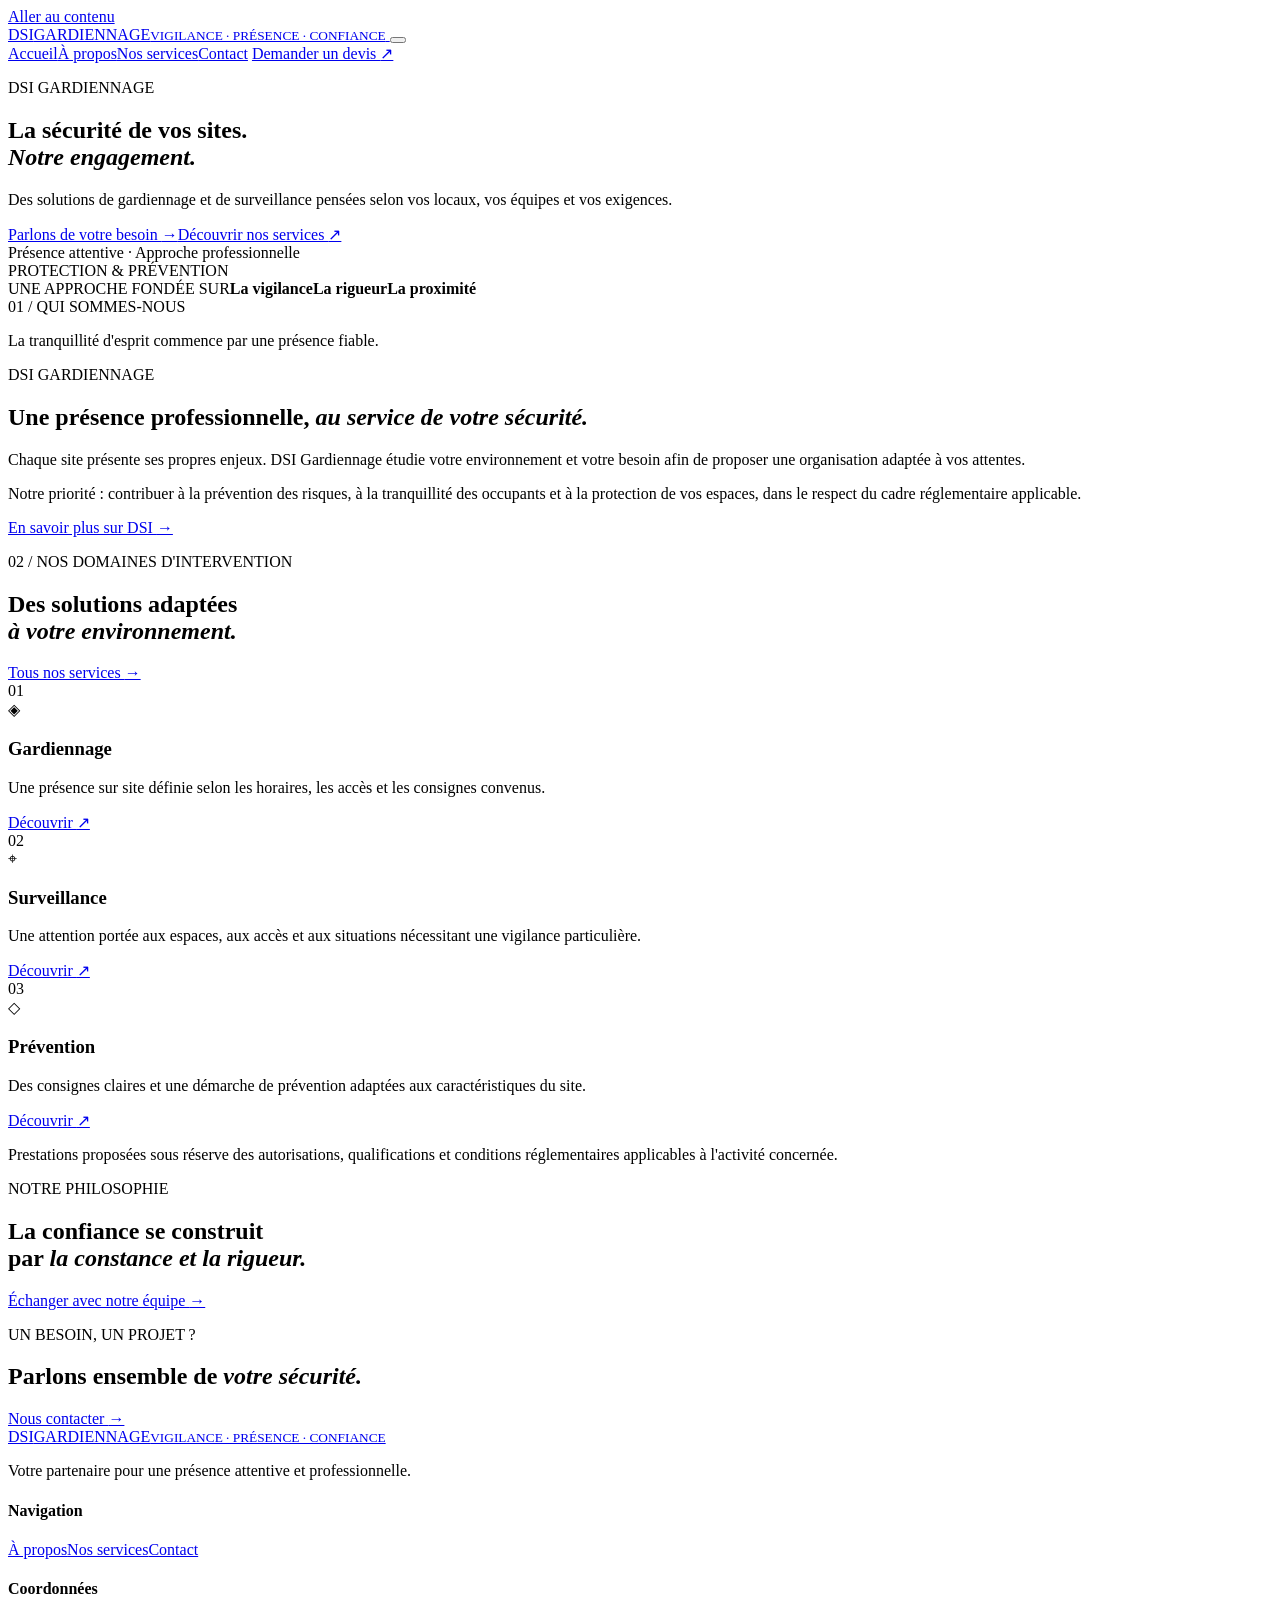
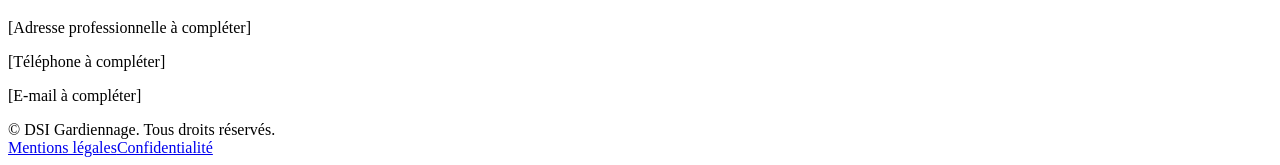
==== index.html @ 6e57df00 "Add files via upload" ====
<!doctype html>
<html lang="fr">
<head>
  <meta charset="utf-8">
  <meta name="viewport" content="width=device-width, initial-scale=1">
  <meta name="description" content="DSI Gardiennage : solutions de gardiennage et de surveillance pour les professionnels. Contactez-nous pour étudier votre besoin.">
  <meta name="theme-color" content="#101c2b">
  <title>DSI Gardiennage | Votre partenaire sécurité</title>
  <link rel="stylesheet" href="assets/css/style.css">
  <script src="assets/js/main.js" defer></script>
</head>
<body>
  <a class="skip-link" href="#contenu">Aller au contenu</a>
  <header class="site-header">
    <div class="container header-inner">
      <a class="brand" href="index.html" aria-label="DSI Gardiennage, accueil">
        <span class="brand-mark">DSI</span><span class="brand-name">GARDIENNAGE<small>VIGILANCE · PRÉSENCE · CONFIANCE</small></span>
      </a>
      <button class="menu-toggle" aria-expanded="false" aria-controls="main-nav" aria-label="Ouvrir le menu"><span></span><span></span><span></span></button>
      <nav id="main-nav" class="main-nav" aria-label="Navigation principale">
        <a class="active" href="index.html">Accueil</a><a href="a-propos.html">À propos</a><a href="services.html">Nos services</a><a href="contact.html">Contact</a>
        <a class="nav-cta" href="contact.html">Demander un devis <span>↗</span></a>
      </nav>
    </div>
  </header>

  <main id="contenu">
    <section class="hero">
      <div class="hero-shade"></div>
      <div class="container hero-content">
        <p class="eyebrow"><span></span> DSI GARDIENNAGE</p>
        <h1>La sécurité de vos sites.<br><em>Notre engagement.</em></h1>
        <p class="hero-lead">Des solutions de gardiennage et de surveillance pensées selon vos locaux, vos équipes et vos exigences.</p>
        <div class="hero-actions"><a class="button button-gold" href="contact.html">Parlons de votre besoin <span>→</span></a><a class="text-link light" href="services.html">Découvrir nos services <span>↗</span></a></div>
        <div class="hero-note"><span class="note-line"></span><span>Présence attentive · Approche professionnelle</span></div>
      </div>
      <div class="hero-side-label">PROTECTION &amp; PRÉVENTION</div>
    </section>

    <section class="trust-strip">
      <div class="container trust-inner"><span>UNE APPROCHE FONDÉE SUR</span><strong>La vigilance</strong><i></i><strong>La rigueur</strong><i></i><strong>La proximité</strong></div>
    </section>

    <section class="section intro-section">
      <div class="container two-col">
        <div class="section-kicker"><span>01 / QUI SOMMES-NOUS</span><div class="gold-rule"></div><p>La tranquillité d'esprit commence par une présence fiable.</p></div>
        <div class="intro-copy"><p class="eyebrow dark">DSI GARDIENNAGE</p><h2>Une présence professionnelle, <em>au service de votre sécurité.</em></h2><p>Chaque site présente ses propres enjeux. DSI Gardiennage étudie votre environnement et votre besoin afin de proposer une organisation adaptée à vos attentes.</p><p>Notre priorité : contribuer à la prévention des risques, à la tranquillité des occupants et à la protection de vos espaces, dans le respect du cadre réglementaire applicable.</p><a class="text-link" href="a-propos.html">En savoir plus sur DSI <span>→</span></a></div>
      </div>
    </section>

    <section class="section services-preview">
      <div class="container">
        <div class="section-heading"><div><p class="eyebrow dark">02 / NOS DOMAINES D'INTERVENTION</p><h2>Des solutions adaptées<br><em>à votre environnement.</em></h2></div><a class="text-link" href="services.html">Tous nos services <span>→</span></a></div>
        <div class="service-grid">
          <article class="service-card"><div class="service-number">01</div><div class="service-icon">◈</div><h3>Gardiennage</h3><p>Une présence sur site définie selon les horaires, les accès et les consignes convenus.</p><a href="services.html#gardiennage" aria-label="En savoir plus sur le gardiennage">Découvrir <span>↗</span></a></article>
          <article class="service-card featured"><div class="service-number">02</div><div class="service-icon">⌖</div><h3>Surveillance</h3><p>Une attention portée aux espaces, aux accès et aux situations nécessitant une vigilance particulière.</p><a href="services.html#surveillance" aria-label="En savoir plus sur la surveillance">Découvrir <span>↗</span></a></article>
          <article class="service-card"><div class="service-number">03</div><div class="service-icon">◇</div><h3>Prévention</h3><p>Des consignes claires et une démarche de prévention adaptées aux caractéristiques du site.</p><a href="services.html#prevention" aria-label="En savoir plus sur la prévention">Découvrir <span>↗</span></a></article>
        </div>
        <p class="small-note">Prestations proposées sous réserve des autorisations, qualifications et conditions réglementaires applicables à l'activité concernée.</p>
      </div>
    </section>

    <section class="statement">
      <div class="container statement-inner"><p class="eyebrow">NOTRE PHILOSOPHIE</p><h2>La confiance se construit<br>par <em>la constance et la rigueur.</em></h2><a class="button button-outline" href="contact.html">Échanger avec notre équipe <span>→</span></a></div>
    </section>

    <section class="section contact-band"><div class="container contact-band-inner"><div><p class="eyebrow dark">UN BESOIN, UN PROJET ?</p><h2>Parlons ensemble de <em>votre sécurité.</em></h2></div><a class="button button-dark" href="contact.html">Nous contacter <span>→</span></a></div></section>
  </main>

  <footer class="site-footer">
    <div class="container footer-main">
      <div><a class="brand brand-footer" href="index.html"><span class="brand-mark">DSI</span><span class="brand-name">GARDIENNAGE<small>VIGILANCE · PRÉSENCE · CONFIANCE</small></span></a><p class="footer-tagline">Votre partenaire pour une présence attentive et professionnelle.</p></div>
      <div><h4>Navigation</h4><a href="a-propos.html">À propos</a><a href="services.html">Nos services</a><a href="contact.html">Contact</a></div>
      <div><h4>Coordonnées</h4><p>[Adresse professionnelle à compléter]</p><p>[Téléphone à compléter]</p><p>[E-mail à compléter]</p></div>
    </div>
    <div class="container footer-bottom"><span>© <span data-year></span> DSI Gardiennage. Tous droits réservés.</span><div><a href="mentions-legales.html">Mentions légales</a><a href="confidentialite.html">Confidentialité</a></div></div>
  </footer>
</body>
</html>
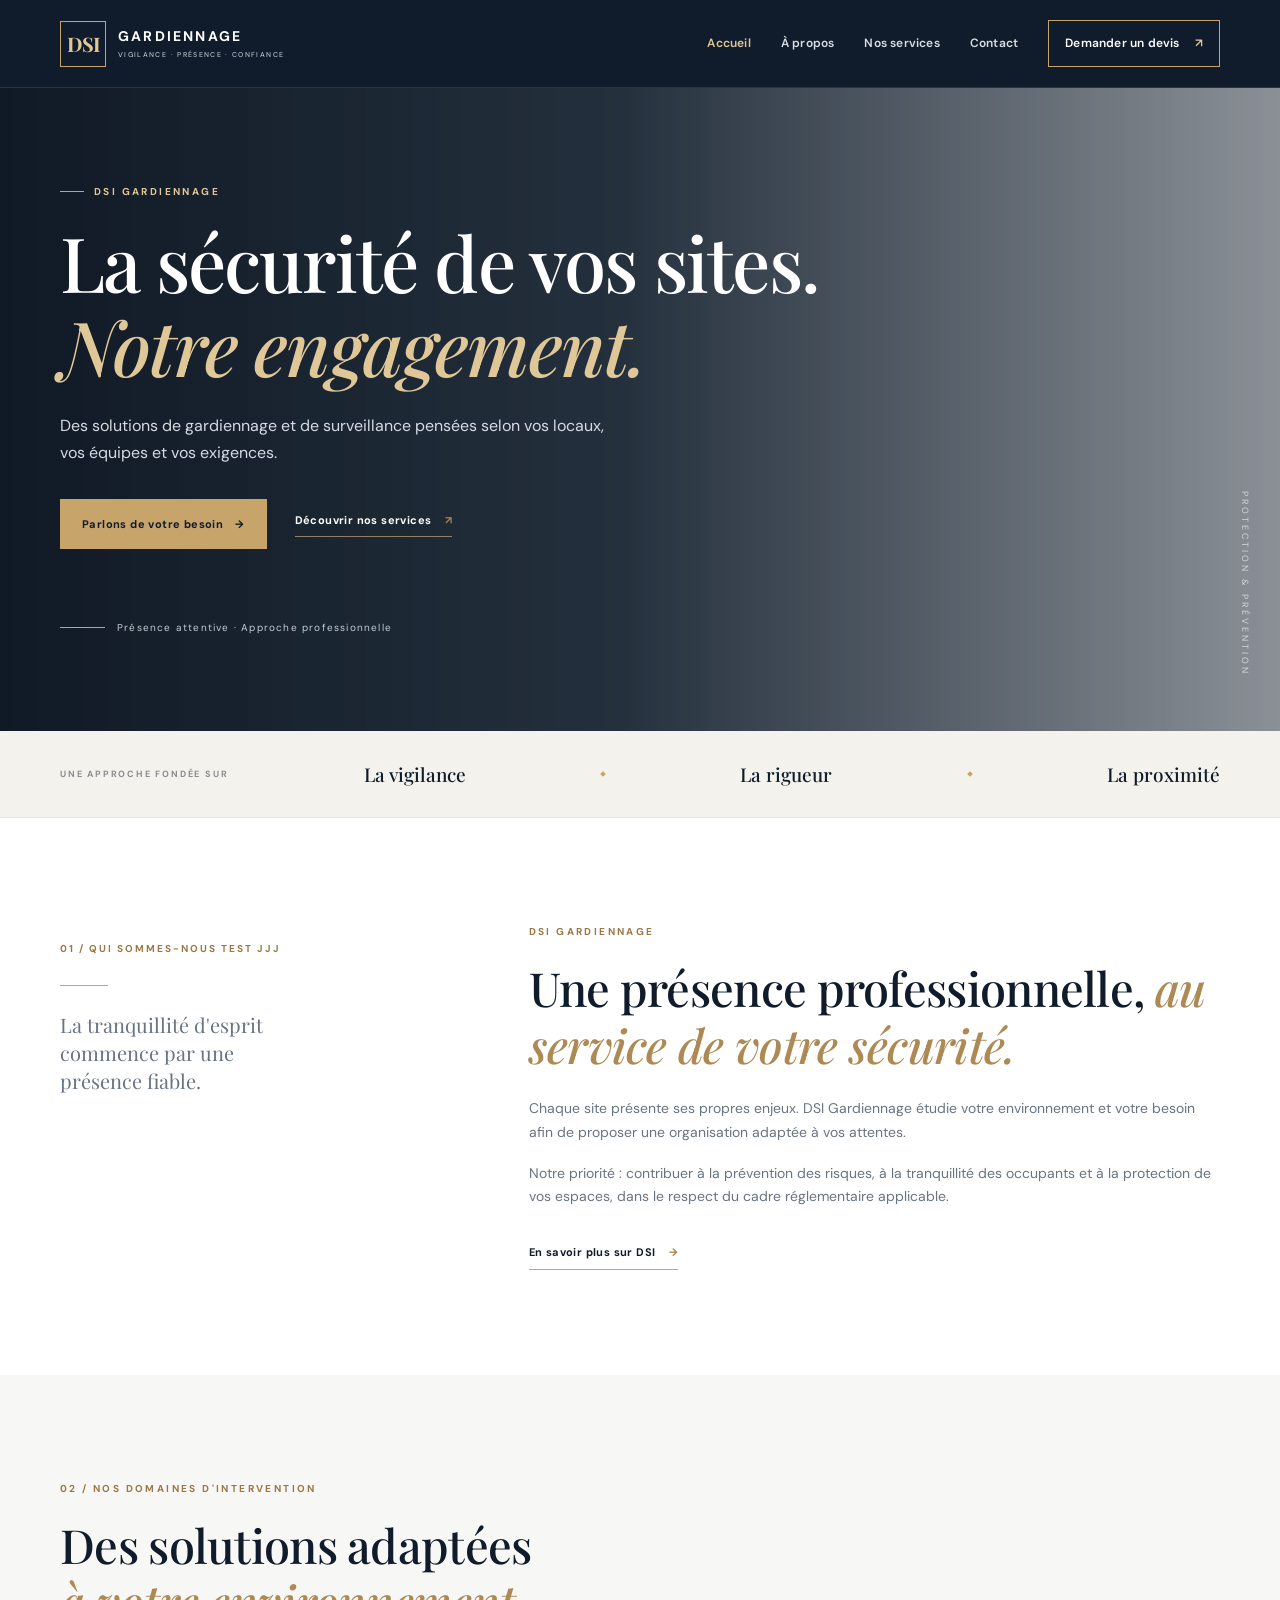
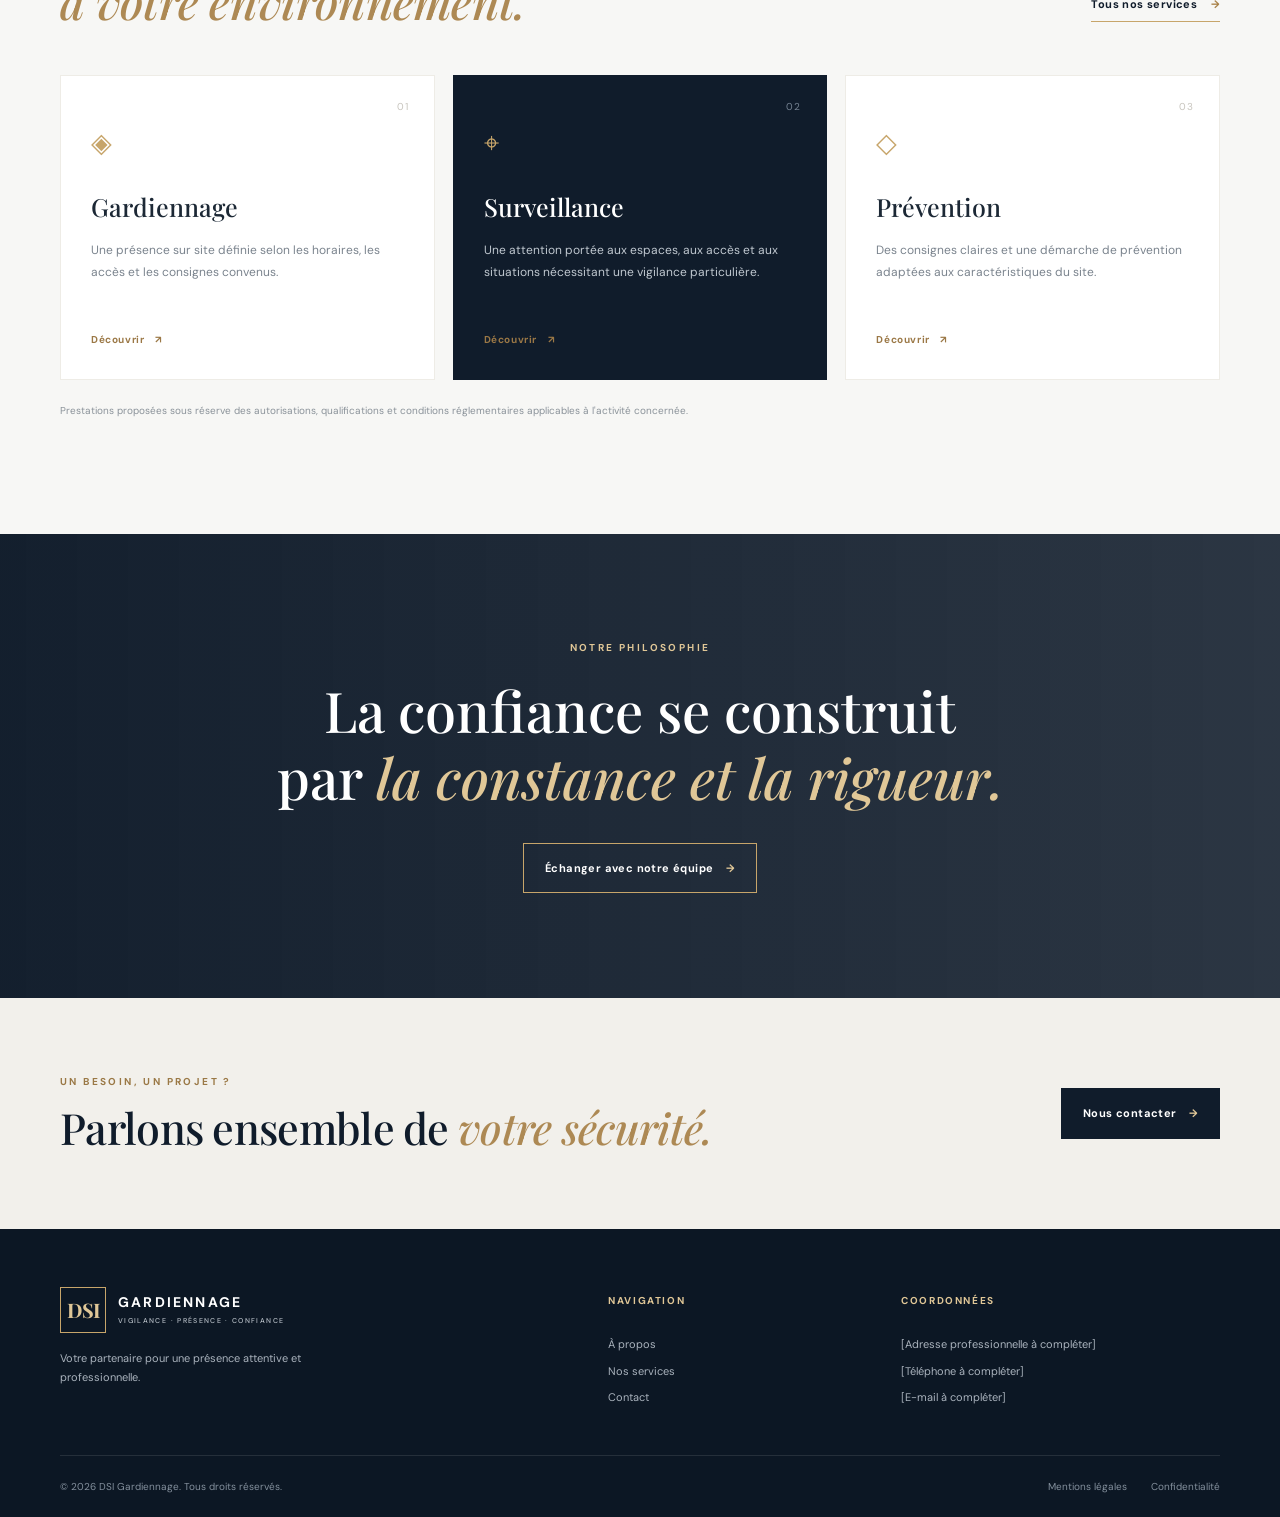
==== commit 61d7b417: "Update index.html" ====
--- a/index.html
+++ b/index.html
@@ -43,7 +43,7 @@
 
     <section class="section intro-section">
       <div class="container two-col">
-        <div class="section-kicker"><span>01 / QUI SOMMES-NOUS</span><div class="gold-rule"></div><p>La tranquillité d'esprit commence par une présence fiable.</p></div>
+        <div class="section-kicker"><span>01 / QUI SOMMES-NOUS TEST JJJ</span><div class="gold-rule"></div><p>La tranquillité d'esprit commence par une présence fiable.</p></div>
         <div class="intro-copy"><p class="eyebrow dark">DSI GARDIENNAGE</p><h2>Une présence professionnelle, <em>au service de votre sécurité.</em></h2><p>Chaque site présente ses propres enjeux. DSI Gardiennage étudie votre environnement et votre besoin afin de proposer une organisation adaptée à vos attentes.</p><p>Notre priorité : contribuer à la prévention des risques, à la tranquillité des occupants et à la protection de vos espaces, dans le respect du cadre réglementaire applicable.</p><a class="text-link" href="a-propos.html">En savoir plus sur DSI <span>→</span></a></div>
       </div>
     </section>
@@ -76,4 +76,4 @@
     <div class="container footer-bottom"><span>© <span data-year></span> DSI Gardiennage. Tous droits réservés.</span><div><a href="mentions-legales.html">Mentions légales</a><a href="confidentialite.html">Confidentialité</a></div></div>
   </footer>
 </body>
-</html>+</html>
--- a/assets/css/style.css
+++ b/assets/css/style.css
@@ -0,0 +1,6 @@
+@import url('https://fonts.googleapis.com/css2?family=DM+Sans:wght@400;500;600;700&family=Playfair+Display:ital,wght@0,500;0,600;0,700;1,500;1,600&display=swap');
+:root{--navy:#101c2b;--navy2:#182a3e;--gold:#c7a56a;--gold-light:#e0c797;--ink:#1c2835;--muted:#687482;--paper:#f7f7f5;--white:#fff;--line:#e7e6e1;--serif:'Playfair Display',Georgia,serif;--sans:'DM Sans',Arial,sans-serif}
+*{box-sizing:border-box}html{scroll-behavior:smooth}body{margin:0;color:var(--ink);font-family:var(--sans);line-height:1.7;background:#fff}a{color:inherit;text-decoration:none}.container{width:min(1160px,calc(100% - 48px));margin-inline:auto}.skip-link{position:absolute;left:-9999px;top:10px;background:#fff;padding:10px;z-index:99}.skip-link:focus{left:10px}.site-header{height:88px;background:var(--navy);color:#fff;position:relative;z-index:5;border-bottom:1px solid rgba(255,255,255,.1)}.header-inner{height:100%;display:flex;align-items:center;justify-content:space-between}.brand{display:inline-flex;align-items:center;gap:12px;color:#fff}.brand-mark{height:46px;width:46px;border:1px solid var(--gold);display:grid;place-items:center;color:var(--gold-light);font-family:var(--serif);font-size:20px;font-weight:700;letter-spacing:-1px}.brand-name{font-size:14px;letter-spacing:2.2px;font-weight:700;line-height:1.2}.brand-name small{display:block;font-size:7px;letter-spacing:1.35px;color:#b9c0c8;margin-top:6px;font-weight:500}.main-nav{display:flex;align-items:center;gap:30px;font-size:12px;font-weight:600;letter-spacing:.2px}.main-nav>a:not(.nav-cta){color:#d9dee4;transition:color .2s}.main-nav>a:hover,.main-nav>a.active{color:var(--gold-light)}.nav-cta{border:1px solid var(--gold);padding:12px 16px;color:#fff}.nav-cta span,.button span{margin-left:12px;color:var(--gold-light)}.menu-toggle{display:none;background:none;border:0;padding:8px}.menu-toggle span{display:block;width:24px;height:2px;background:#fff;margin:5px}.hero{min-height:630px;background:linear-gradient(90deg,rgba(9,19,31,.96) 0%,rgba(12,25,40,.86) 48%,rgba(12,25,40,.25) 100%),linear-gradient(0deg,rgba(10,20,31,.3),rgba(10,20,31,.3)),url('https://images.unsplash.com/photo-1560250097-0b93528c311a?auto=format&fit=crop&w=2000&q=85') center 42%/cover;position:relative;color:#fff;display:flex;align-items:center;overflow:hidden}.hero-content{position:relative;padding-block:95px}.eyebrow{font-size:10px;letter-spacing:2.4px;font-weight:700;color:var(--gold-light);margin:0 0 20px;display:flex;align-items:center;gap:10px}.eyebrow>span{width:24px;height:1px;background:var(--gold)}.eyebrow.dark{color:#9a7845}.hero h1,.page-hero h1{font-family:var(--serif);font-size:clamp(44px,6vw,76px);line-height:1.1;letter-spacing:-1.8px;font-weight:500;margin:0;max-width:760px}.hero h1 em,.page-hero h1 em,h2 em{font-weight:500;color:var(--gold-light)}.hero-lead{max-width:560px;color:#d6dbe1;font-size:16px;margin:25px 0 32px}.hero-actions{display:flex;align-items:center;gap:28px;flex-wrap:wrap}.button{display:inline-flex;align-items:center;justify-content:center;padding:15px 21px;font-size:11px;letter-spacing:.4px;font-weight:700;transition:transform .2s,background .2s;border:1px solid transparent}.button:hover{transform:translateY(-2px)}.button-gold{background:var(--gold);color:var(--navy)}.button-gold span{color:var(--navy)}.button-dark{background:var(--navy);color:#fff}.button-outline{border-color:var(--gold);color:#fff}.text-link{font-size:11px;font-weight:700;letter-spacing:.4px;color:var(--navy);border-bottom:1px solid var(--gold);padding-bottom:7px}.text-link span{color:#a98249;margin-left:10px}.text-link.light{color:#fff;border-color:rgba(199,165,106,.7)}.hero-note{display:flex;align-items:center;gap:12px;margin-top:70px;color:#c5ccd4;font-size:10px;letter-spacing:1.2px}.note-line{height:1px;width:45px;background:var(--gold)}.hero-side-label{position:absolute;right:28px;bottom:55px;writing-mode:vertical-rl;font-size:9px;letter-spacing:3px;color:rgba(255,255,255,.65)}.trust-strip{background:#f4f2ed;border-bottom:1px solid #e9e4da}.trust-inner{min-height:86px;display:flex;align-items:center;justify-content:space-between;gap:20px}.trust-inner span{font-size:9px;letter-spacing:1.8px;color:#8a8d90;font-weight:700}.trust-inner strong{font-family:var(--serif);font-size:19px;font-weight:500;color:var(--navy)}.trust-inner i{height:4px;width:4px;background:var(--gold);transform:rotate(45deg)}.section{padding:105px 0}.two-col{display:grid;grid-template-columns:.8fr 1.5fr;gap:100px}.section-kicker{padding-top:10px}.section-kicker>span{font-size:10px;letter-spacing:2px;font-weight:700;color:#9a7845}.gold-rule{width:48px;height:1px;background:var(--gold);margin:25px 0}.section-kicker p{max-width:220px;font-family:var(--serif);font-size:20px;line-height:1.4;color:#687482}.intro-copy h2,.section-heading h2,.values-section h2,.contact-band h2,.contact-info h2{font-family:var(--serif);font-size:clamp(32px,4vw,47px);line-height:1.2;font-weight:500;letter-spacing:-.7px;color:var(--navy);margin:0 0 24px}.intro-copy h2 em,.section-heading h2 em,.values-section h2 em,.contact-band h2 em,.contact-info h2 em{color:#ad8954}.intro-copy>p:not(.eyebrow){font-size:14px;color:#697481;max-width:700px;margin:0 0 17px}.intro-copy .text-link{display:inline-block;margin-top:17px}.services-preview{background:var(--paper)}.section-heading{display:flex;justify-content:space-between;align-items:end;margin-bottom:45px}.section-heading h2{margin-bottom:0}.section-heading>.text-link{margin-bottom:8px}.service-grid{display:grid;grid-template-columns:repeat(3,1fr);gap:18px}.service-card{background:#fff;padding:32px 30px 28px;min-height:300px;position:relative;border:1px solid #eeece6;transition:transform .25s,box-shadow .25s}.service-card:hover{transform:translateY(-5px);box-shadow:0 15px 35px rgba(16,28,43,.08)}.service-card.featured{background:var(--navy);color:#fff;border-color:var(--navy)}.service-number{position:absolute;right:25px;top:22px;color:#c7c4bd;font-size:10px;letter-spacing:1px}.featured .service-number{color:#758292}.service-icon{font-size:27px;color:var(--gold);margin:12px 0 20px}.service-card h3{font-family:var(--serif);font-size:25px;font-weight:500;margin:0 0 12px}.service-card p{font-size:12px;color:#7a838d;line-height:1.8;min-height:65px}.featured p{color:#c0c8d0}.service-card>a{display:inline-block;margin-top:14px;font-size:10px;font-weight:700;color:#9b7846;letter-spacing:.6px}.service-card>a span{margin-left:8px}.small-note{font-size:10px;color:#8a9299;margin-top:22px}.statement{background:linear-gradient(90deg,rgba(12,24,39,.97),rgba(12,24,39,.87)),url('https://images.unsplash.com/photo-1519608487953-e999c86e7455?auto=format&fit=crop&w=1800&q=80') center/cover;color:#fff;text-align:center;padding:105px 0}.statement .eyebrow{justify-content:center}.statement h2{font-family:var(--serif);font-weight:500;font-size:clamp(36px,5vw,56px);line-height:1.2;margin:0 0 32px}.statement h2 em{color:var(--gold-light)}.contact-band{padding:75px 0;background:#f2f0eb}.contact-band-inner{display:flex;align-items:center;justify-content:space-between;gap:30px}.contact-band h2{margin:0;font-size:clamp(30px,4vw,43px)}.contact-band .eyebrow{margin-bottom:12px}.site-footer{background:#0c1724;color:#c5cbd2;padding-top:58px}.footer-main{display:grid;grid-template-columns:1.5fr .7fr 1fr;gap:70px;padding-bottom:48px}.brand-footer{margin-bottom:16px}.footer-tagline{font-size:12px;color:#8f9aa6;max-width:260px}.footer-main h4{font-size:10px;letter-spacing:1.6px;color:var(--gold-light);text-transform:uppercase;margin:5px 0 18px}.footer-main>div:not(:first-child){display:flex;flex-direction:column;align-items:flex-start;gap:8px}.footer-main a:not(.brand),.footer-main p{font-size:11px;color:#aab3bd;margin:0}.footer-bottom{border-top:1px solid rgba(255,255,255,.1);min-height:62px;display:flex;align-items:center;justify-content:space-between;font-size:10px;color:#84909d}.footer-bottom>div{display:flex;gap:24px}.page-hero{background:var(--navy);color:#fff;padding:95px 0 90px;position:relative;overflow:hidden}.page-hero:after{content:"DSI";position:absolute;right:5%;bottom:-90px;font-family:var(--serif);font-size:300px;color:rgba(255,255,255,.025);pointer-events:none}.page-hero h1{font-size:clamp(44px,6vw,68px)}.page-hero p:last-child{color:#c5ccd4;max-width:580px;margin:20px 0 0;font-size:14px}.about-layout{padding-top:0}.values-section{background:var(--paper)}.values-section h2{margin-bottom:42px}.values-grid{display:grid;grid-template-columns:repeat(4,1fr);gap:18px}.values-grid article{border-top:1px solid var(--gold);padding:22px 15px 0 0}.values-grid article span{font-size:10px;color:#a98249;letter-spacing:1px}.values-grid h3{font-family:var(--serif);font-size:22px;font-weight:500;margin:12px 0 8px}.values-grid p{font-size:12px;color:#78828c;margin:0}.service-detail-list{display:flex;flex-direction:column}.service-detail{display:grid;grid-template-columns:100px 1fr;gap:25px;padding:35px 0 45px;border-bottom:1px solid var(--line);scroll-margin-top:25px}.service-detail:first-child{padding-top:0}.detail-index{font-family:var(--serif);font-size:42px;color:#c5a36b}.service-detail h2{font-family:var(--serif);font-weight:500;font-size:34px;color:var(--navy);margin:0 0 12px}.service-detail p:not(.eyebrow),.service-detail li{font-size:13px;color:#697481;max-width:760px}.service-detail ul{padding-left:18px}.legal-warning{background:#f8f2e8;border-left:3px solid var(--gold);padding:16px 18px;color:#67583f;font-size:12px;margin-top:35px}.contact-layout{display:grid;grid-template-columns:.8fr 1.2fr;gap:90px}.contact-info h2{margin-bottom:38px}.contact-item{padding:17px 0;border-bottom:1px solid var(--line)}.contact-item span{display:block;font-size:9px;letter-spacing:1.6px;color:#9a7845;font-weight:700;margin-bottom:5px}.contact-item strong{font-size:14px;color:var(--navy);font-weight:600}.contact-form{background:#f7f7f5;padding:36px}.contact-form h3{font-family:var(--serif);font-size:27px;font-weight:500;margin:0 0 5px;color:var(--navy)}.contact-form>p{font-size:11px;color:#7b858f;margin:0 0 22px}.contact-form label{display:block;font-size:11px;font-weight:700;color:#33404d;margin:15px 0 6px}.contact-form input:not([type=checkbox]),.contact-form textarea,.contact-form select{width:100%;border:1px solid #deded9;background:#fff;padding:12px 13px;font:12px var(--sans);color:var(--ink);border-radius:0}.contact-form textarea{resize:vertical}.contact-form .consent{display:flex;gap:9px;align-items:flex-start;font-weight:400;color:#65717d}.contact-form .consent input{margin-top:4px}.contact-form button{margin-top:18px;cursor:pointer}.contact-form .form-note{font-size:10px;margin-top:16px;color:#8b7958}.legal-copy{max-width:850px}.legal-copy h2{font-family:var(--serif);font-size:25px;font-weight:500;color:var(--navy);margin:32px 0 8px}.legal-copy h2:first-child{margin-top:0}.legal-copy p{font-size:13px;color:#687482}
+@media(max-width:900px){.main-nav{gap:17px}.two-col{gap:55px}.footer-main{gap:35px}.contact-layout{gap:45px}}
+@media(max-width:700px){.container{width:min(100% - 36px,560px)}.site-header{height:76px}.menu-toggle{display:block}.main-nav{display:none;position:absolute;left:0;right:0;top:76px;background:var(--navy);padding:18px 24px 25px;flex-direction:column;align-items:stretch;gap:17px;border-top:1px solid rgba(255,255,255,.1)}.main-nav.is-open{display:flex}.nav-cta{text-align:center}.hero{min-height:600px;background-position:60% center}.hero-content{padding-block:80px}.hero h1{font-size:48px}.hero-lead{font-size:14px}.hero-note{margin-top:55px}.hero-side-label{display:none}.trust-inner{justify-content:center;flex-wrap:wrap;padding:20px 0;gap:12px 16px}.trust-inner span{width:100%;text-align:center}.trust-inner strong{font-size:16px}.section{padding:72px 0}.two-col,.contact-layout{grid-template-columns:1fr;gap:30px}.section-kicker p{max-width:350px}.section-heading{align-items:flex-start;flex-direction:column;gap:25px}.service-grid{grid-template-columns:1fr}.service-card{min-height:250px}.service-card p{min-height:0}.statement{padding:78px 0}.contact-band-inner{align-items:flex-start;flex-direction:column}.footer-main{grid-template-columns:1fr 1fr;gap:35px}.footer-main>div:first-child{grid-column:1/-1}.values-grid{grid-template-columns:1fr 1fr}.service-detail{grid-template-columns:55px 1fr;gap:12px}.detail-index{font-size:30px}.contact-form{padding:25px 20px}.page-hero{padding:75px 0}.footer-bottom{padding:18px 0;align-items:flex-start;gap:12px;flex-direction:column}.simple-nav{display:flex;position:static;flex-direction:row;background:none;padding:0;gap:12px;font-size:10px}}
+@media(max-width:400px){.hero h1{font-size:41px}.values-grid{grid-template-columns:1fr}.footer-main{grid-template-columns:1fr}.footer-main>div:first-child{grid-column:auto}.hero-actions{align-items:flex-start;flex-direction:column;gap:20px}}
